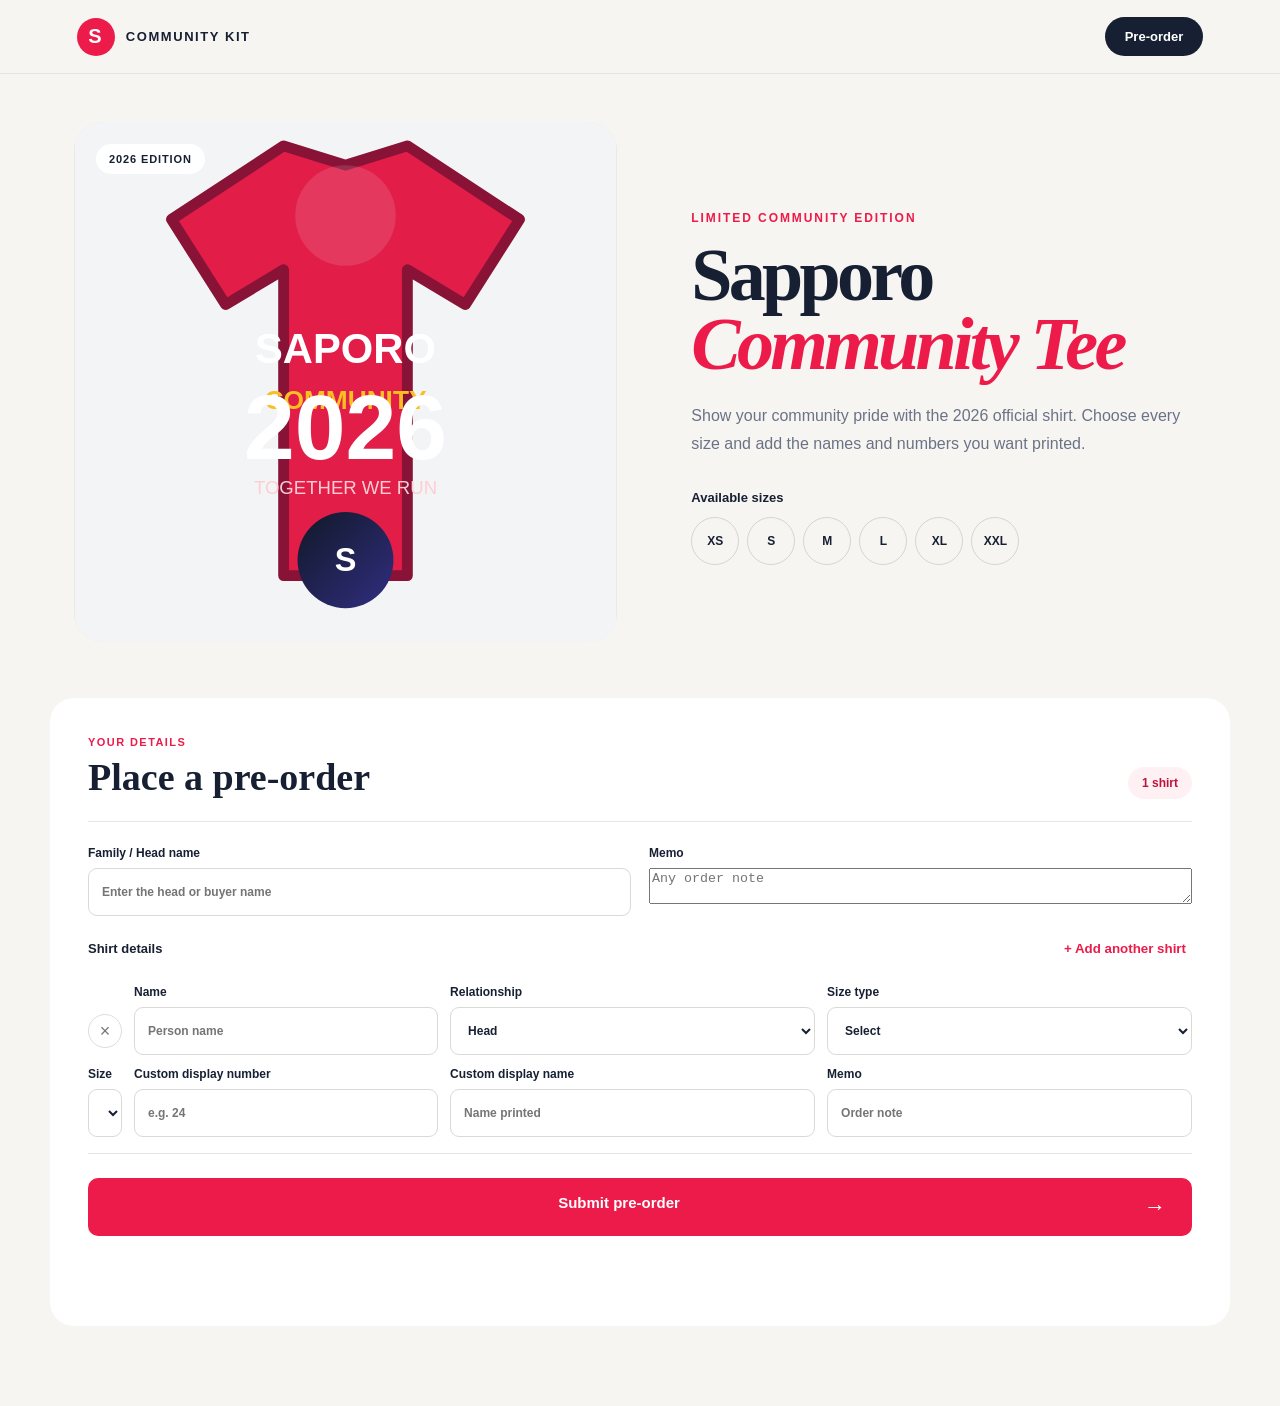
==== backend/src/main/resources/static/index.html @ b4736636 "1st commit" ====
<!doctype html>
<html lang="en">
<head>
  <meta charset="UTF-8">
  <meta name="viewport" content="width=device-width, initial-scale=1">
  <title>Sapporo Community Shirt Pre-order</title>
  <link rel="stylesheet" href="styles.css">
</head>
<body>
  <header class="topbar"><div class="brand"><span class="brand-mark">S</span><span>COMMUNITY KIT</span></div><a href="#order-form">Pre-order</a></header>
  <main>
    <section class="hero">
      <div class="preview"><div class="preview-badge">2026 EDITION</div><img src="assets/dummy-tshirt.svg" alt="Community shirt design preview"></div>
      <div class="details">
        <p class="eyebrow">LIMITED COMMUNITY EDITION</p>
        <h1>Sapporo<br><span>Community Tee</span></h1>
        <p class="intro">Show your community pride with the 2026 official shirt. Choose every size and add the names and numbers you want printed.</p>
        <div class="size-guide"><strong>Available sizes</strong><div class="size-pills"><span>XS</span><span>S</span><span>M</span><span>L</span><span>XL</span><span>XXL</span></div></div>
      </div>
    </section>

    <section id="order-form" class="order-section">
      <div class="section-heading"><div><p>YOUR DETAILS</p><h2>Place a pre-order</h2></div><span id="item-count">1 shirt</span></div>
      <form id="orderForm">
        <div class="buyer-grid">
          <label>Family / Head name<input id="name" name="name" required maxlength="100" placeholder="Enter the head or buyer name"></label>
          <label>Memo<textarea id="memo" name="memo" rows="2" placeholder="Any order note"></textarea></label>
        </div>
        <div class="items-header"><span>Shirt details</span><button type="button" id="addItem" class="add-button">+ Add another shirt</button></div>
        <div id="items"></div>
        <button type="submit" class="submit-button">Submit pre-order <span>→</span></button>
        <p id="message" role="status"></p>
      </form>
    </section>
  </main>

  <dialog id="successDialog"><div class="success-icon">✓</div><h2>Pre-order submitted!</h2><p>Your shirt details have been recorded.</p><button type="button" id="closeDialog">Done</button></dialog>
  <script src="app.js"></script>
</body>
</html>
---- backend/src/main/resources/static/styles.css ----
:root{--ink:#172033;--muted:#697386;--red:#ed1b4a;--cream:#f7f5f1;--line:#e7e5df}*{box-sizing:border-box}body{margin:0;font-family:Inter,Segoe UI,Arial,sans-serif;color:var(--ink);background:var(--cream)}.topbar{height:74px;padding:0 6%;display:flex;align-items:center;justify-content:space-between;border-bottom:1px solid rgba(23,32,51,.08);background:rgba(247,245,241,.96);position:sticky;top:0;z-index:10}.brand{display:flex;align-items:center;gap:11px;font-size:13px;font-weight:800;letter-spacing:.12em}.brand-mark{width:38px;height:38px;border-radius:50%;display:grid;place-items:center;color:#fff;background:var(--red);font-size:20px}.topbar a{color:#fff;text-decoration:none;background:var(--ink);padding:12px 20px;border-radius:999px;font-weight:700;font-size:13px}.hero{max-width:1180px;margin:0 auto;min-height:590px;padding:48px 24px 56px;display:grid;grid-template-columns:48% 52%;align-items:center}.preview{position:relative;height:520px;border-radius:28px;overflow:hidden;background:#e8e6e0}.preview img{width:100%;height:100%;object-fit:cover}.preview-badge{position:absolute;z-index:2;left:22px;top:22px;background:#fff;border-radius:999px;padding:9px 13px;font-size:11px;font-weight:800;letter-spacing:.08em}.details{padding-left:74px}.eyebrow{color:var(--red);font-size:12px;font-weight:900;letter-spacing:.16em}.details h1{font-family:Georgia,serif;font-size:74px;line-height:.92;margin:16px 0 24px;letter-spacing:-.05em}.details h1 span{color:var(--red);font-style:italic}.intro{max-width:500px;color:var(--muted);line-height:1.75;font-size:16px}.size-guide{margin-top:32px}.size-guide strong{display:block;font-size:13px;margin-bottom:12px}.size-pills{display:flex;gap:8px;flex-wrap:wrap}.size-pills span{width:48px;height:48px;border:1px solid #d8d5cd;border-radius:50%;display:grid;place-items:center;font-size:12px;font-weight:800}.order-section{max-width:1180px;margin:0 auto 80px;background:#fff;border-radius:24px;padding:38px}.section-heading{display:flex;justify-content:space-between;align-items:flex-end;border-bottom:1px solid var(--line);padding-bottom:22px}.section-heading p{color:var(--red);font-size:11px;font-weight:900;letter-spacing:.13em;margin:0 0 7px}.section-heading h2{margin:0;font-family:Georgia,serif;font-size:38px}.section-heading>span{background:#fff1f3;color:#be123c;border-radius:999px;padding:9px 14px;font-size:12px;font-weight:800}.buyer-grid{display:grid;grid-template-columns:1fr 1fr;gap:18px;margin:24px 0}.buyer-grid label,.item-row label{display:flex;flex-direction:column;gap:8px;font-size:12px;font-weight:800}.item-row label small{color:var(--muted);font-weight:500}input,select{width:100%;height:48px;border:1px solid #dad9d4;border-radius:9px;padding:0 13px;background:#fff;color:var(--ink);font:inherit;outline:none}.items-header{display:flex;justify-content:space-between;align-items:center;margin:4px 0 12px;font-size:13px;font-weight:800}.add-button{border:0;background:transparent;color:var(--red);font-weight:800;cursor:pointer}.item-row{display:grid;grid-template-columns:34px 1fr 1.2fr 1.2fr;gap:12px;align-items:end;padding:16px 0;border-bottom:1px solid var(--line)}.remove-item{width:34px;height:34px;border:1px solid #ddd;border-radius:50%;background:#fff;color:#777;font-size:18px;margin-bottom:7px;cursor:pointer}.submit-button{width:100%;height:58px;margin-top:24px;border:0;border-radius:10px;background:var(--red);color:#fff;font-size:15px;font-weight:800;cursor:pointer}.submit-button span{float:right;margin-right:20px;font-size:22px}#message{min-height:20px;color:#be123c;text-align:center}dialog{width:min(420px,calc(100% - 32px));border:0;border-radius:20px;padding:38px;text-align:center;box-shadow:0 25px 80px rgba(0,0,0,.25)}dialog::backdrop{background:rgba(23,32,51,.55)}.success-icon{width:64px;height:64px;margin:auto;border-radius:50%;display:grid;place-items:center;background:#dcfce7;color:#15803d;font-size:28px}dialog button{border:0;border-radius:8px;background:var(--ink);color:#fff;padding:12px 28px;font-weight:800}@media(max-width:800px){.hero{grid-template-columns:1fr;padding:24px}.preview{height:min(440px,90vw)}.details{padding:32px 4px}.details h1{font-size:52px}.order-section{margin:20px;border-radius:18px;padding:24px 18px}.buyer-grid{grid-template-columns:1fr}.item-row{grid-template-columns:34px 1fr}.item-row label:nth-of-type(3){grid-column:2}.topbar{padding:0 20px}.topbar>a{padding:10px 13px}.section-heading h2{font-size:30px}}
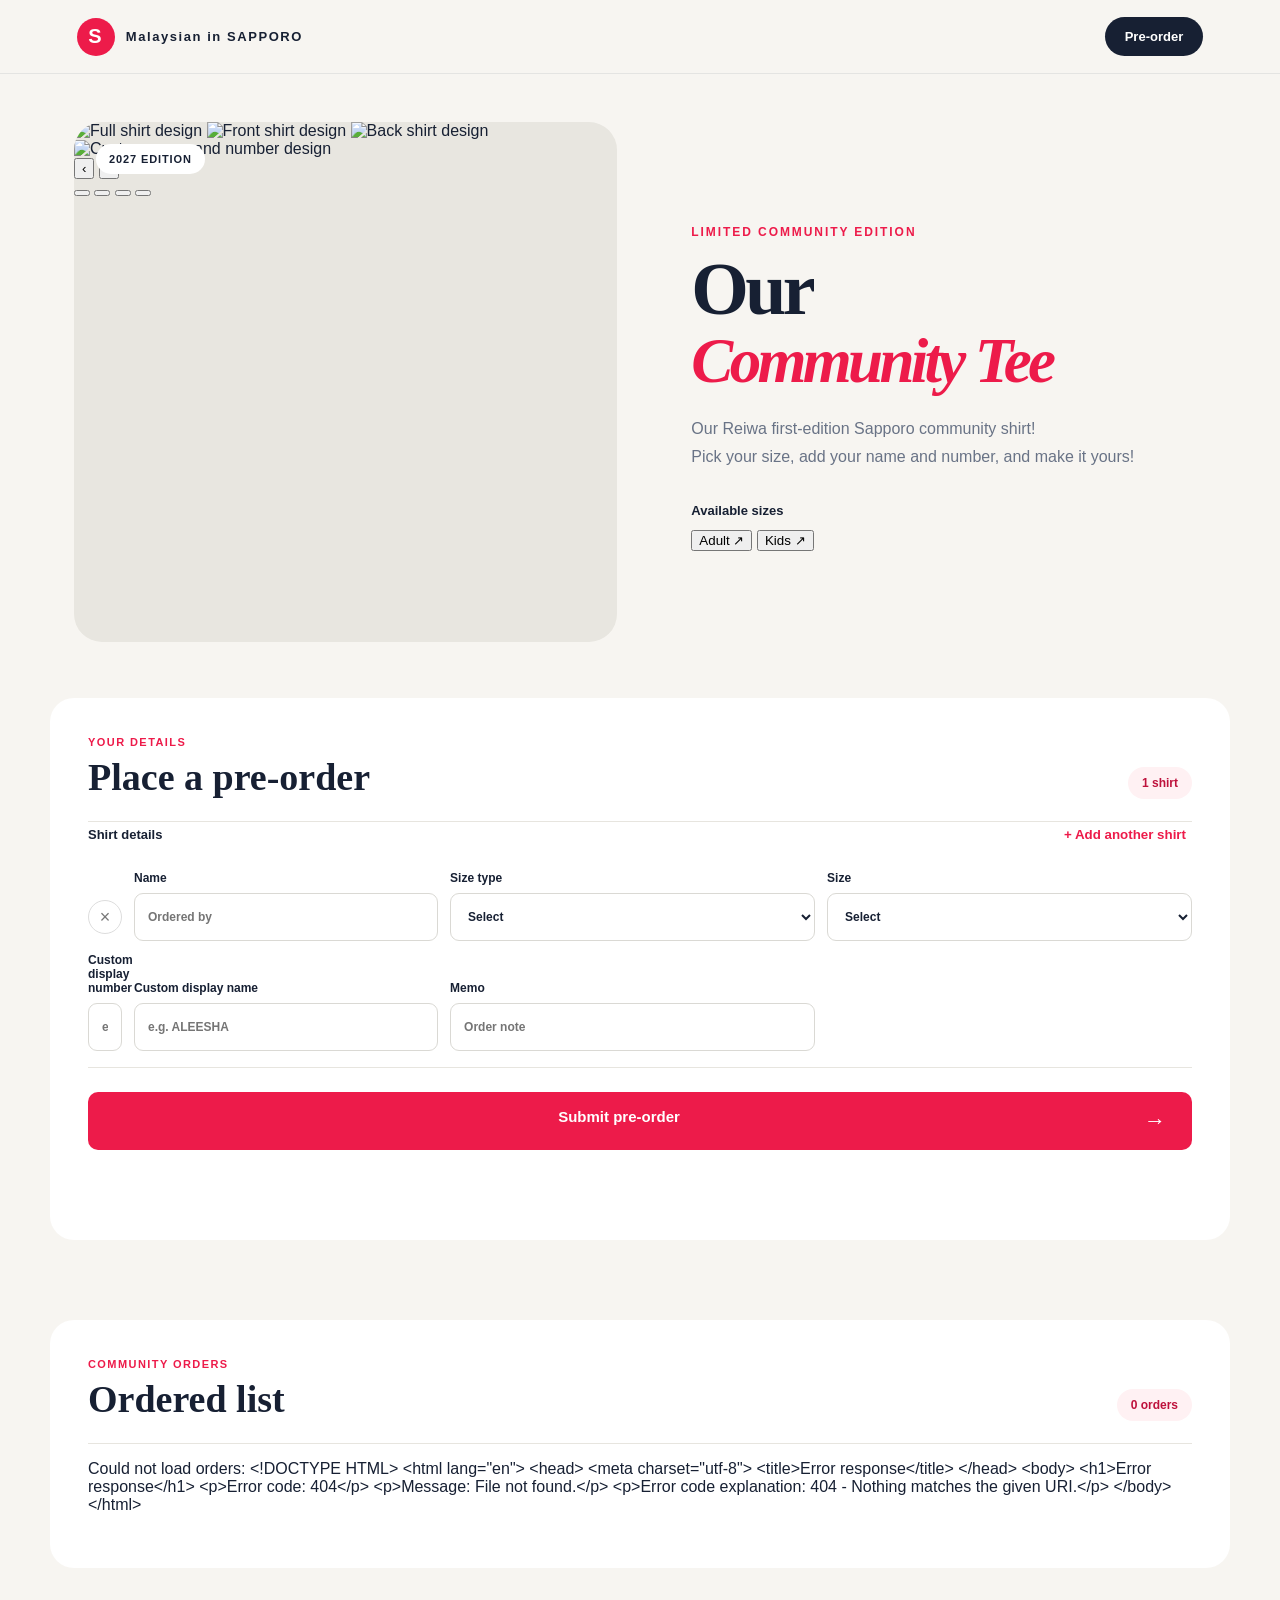
==== commit 9026b6d9: "commit" ====
--- a/backend/src/main/resources/static/index.html
+++ b/backend/src/main/resources/static/index.html
@@ -4,37 +4,96 @@
   <meta charset="UTF-8">
   <meta name="viewport" content="width=device-width, initial-scale=1">
   <title>Sapporo Community Shirt Pre-order</title>
-  <link rel="stylesheet" href="styles.css">
+  <link rel="stylesheet" href="styles.css?v=13">
+  <link rel="stylesheet" href="form-polish.css?v=20">
 </head>
 <body>
-  <header class="topbar"><div class="brand"><span class="brand-mark">S</span><span>COMMUNITY KIT</span></div><a href="#order-form">Pre-order</a></header>
+  <header class="topbar"><div class="brand"><span class="brand-mark">S</span><span>Malaysian in SAPPORO</span></div><a href="#order-form">Pre-order</a></header>
   <main>
     <section class="hero">
-      <div class="preview"><div class="preview-badge">2026 EDITION</div><img src="assets/dummy-tshirt.svg" alt="Community shirt design preview"></div>
+      <div class="preview">
+        <div class="preview-badge">2027 EDITION</div>
+        <div class="design-carousel" aria-label="Shirt design images">
+          <div class="design-track">
+            <img class="design-slide active" src="assets/design-fullimage.jpg" alt="Full shirt design">
+            <img class="design-slide" src="assets/design-front.jpg" alt="Front shirt design">
+            <img class="design-slide" src="assets/design-back.jpg" alt="Back shirt design">
+            <img class="design-slide" src="assets/design-custom_name_number.jpg" alt="Custom name and number design">
+          </div>
+          <button type="button" class="carousel-arrow carousel-prev" aria-label="Previous design">‹</button>
+          <button type="button" class="carousel-arrow carousel-next" aria-label="Next design">›</button>
+          <div class="carousel-dots" aria-label="Choose design image">
+            <button type="button" class="carousel-dot active" aria-label="Image 1"></button>
+            <button type="button" class="carousel-dot" aria-label="Image 2"></button>
+            <button type="button" class="carousel-dot" aria-label="Image 3"></button>
+            <button type="button" class="carousel-dot" aria-label="Image 4"></button>
+          </div>
+        </div>
+      </div>
       <div class="details">
         <p class="eyebrow">LIMITED COMMUNITY EDITION</p>
-        <h1>Sapporo<br><span>Community Tee</span></h1>
-        <p class="intro">Show your community pride with the 2026 official shirt. Choose every size and add the names and numbers you want printed.</p>
-        <div class="size-guide"><strong>Available sizes</strong><div class="size-pills"><span>XS</span><span>S</span><span>M</span><span>L</span><span>XL</span><span>XXL</span></div></div>
+        <h1>Our<br><span style="font-size: 63px;">Community Tee</span></h1>
+        <p class="intro">Our Reiwa first-edition Sapporo community shirt!<br> Pick your size, add your name and number, and make it yours!</p>
+        <div class="size-guide">
+          <strong>Available sizes</strong>
+          <div class="size-chart-buttons">
+            <button type="button" class="size-guide-button" data-chart="assets/size_adult.jpg">Adult <span>↗</span></button>
+            <button type="button" class="size-guide-button" data-chart="assets/size_kids.jpg">Kids <span>↗</span></button>
+          </div>
+        </div>
       </div>
     </section>
 
     <section id="order-form" class="order-section">
       <div class="section-heading"><div><p>YOUR DETAILS</p><h2>Place a pre-order</h2></div><span id="item-count">1 shirt</span></div>
       <form id="orderForm">
-        <div class="buyer-grid">
-          <label>Family / Head name<input id="name" name="name" required maxlength="100" placeholder="Enter the head or buyer name"></label>
-          <label>Memo<textarea id="memo" name="memo" rows="2" placeholder="Any order note"></textarea></label>
-        </div>
         <div class="items-header"><span>Shirt details</span><button type="button" id="addItem" class="add-button">+ Add another shirt</button></div>
         <div id="items"></div>
         <button type="submit" class="submit-button">Submit pre-order <span>→</span></button>
         <p id="message" role="status"></p>
       </form>
     </section>
+
+    <section id="ordered-list" class="order-section ordered-list-section">
+      <div class="section-heading">
+        <div><p>COMMUNITY ORDERS</p><h2>Ordered list</h2></div>
+        <span id="ordered-count">0 orders</span>
+      </div>
+      <div class="ordered-grid" id="orderedGrid">
+        <p class="ordered-loading">Loading orders...</p>
+      </div>
+    </section>
   </main>
 
   <dialog id="successDialog"><div class="success-icon">✓</div><h2>Pre-order submitted!</h2><p>Your shirt details have been recorded.</p><button type="button" id="closeDialog">Done</button></dialog>
-  <script src="app.js"></script>
+  <dialog id="sizeGuideDialog" class="size-guide-dialog">
+    <button type="button" class="dialog-close" id="closeSizeGuide" aria-label="Close size chart">×</button>
+    <h2>Size chart</h2>
+    <img id="sizeGuideImage" src="assets/size_adult.jpg" alt="Shirt size chart">
+  </dialog>
+  <dialog id="orderEditDialog" class="order-edit-dialog">
+    <button type="button" class="dialog-close" id="closeOrderEdit" aria-label="Close edit order">×</button>
+    <h2>Edit / delete order</h2>
+    <div class="order-edit-code-step">
+      <label>Private code<input id="editCodeInput" type="text" placeholder="NAME_NUMBER (e.g. ALEESHA_24)" autocomplete="off"></label>
+      <button type="button" id="unlockOrderButton">Unlock</button>
+    </div>
+    <form id="orderEditForm" hidden>
+      <div class="order-edit-grid">
+        <label>Name<input id="editOrderName" maxlength="100"></label>
+        <label>Size type<select id="editOrderSizeCategory"><option>Adult</option><option>Kid</option></select></label>
+        <label>Size<select id="editOrderSize"></select></label>
+        <label>Display number<input id="editOrderNumber" inputmode="numeric" maxlength="30"></label>
+        <label>Display name<input id="editOrderDisplayName" maxlength="50" style="text-transform:uppercase"></label>
+        <label>Memo<input id="editOrderMemo" maxlength="255"></label>
+      </div>
+      <p id="editOrderMessage" class="edit-order-message"></p>
+      <div class="order-edit-actions">
+        <button type="submit" class="save-order-button">Save changes</button>
+        <button type="button" id="deleteOrderButton" class="delete-order-button">Delete order</button>
+      </div>
+    </form>
+  </dialog>
+  <script src="app.js?v=21"></script>
 </body>
 </html>
--- a/backend/src/main/resources/static/styles.css
+++ b/backend/src/main/resources/static/styles.css
@@ -1 +1,337 @@
-:root{--ink:#172033;--muted:#697386;--red:#ed1b4a;--cream:#f7f5f1;--line:#e7e5df}*{box-sizing:border-box}body{margin:0;font-family:Inter,Segoe UI,Arial,sans-serif;color:var(--ink);background:var(--cream)}.topbar{height:74px;padding:0 6%;display:flex;align-items:center;justify-content:space-between;border-bottom:1px solid rgba(23,32,51,.08);background:rgba(247,245,241,.96);position:sticky;top:0;z-index:10}.brand{display:flex;align-items:center;gap:11px;font-size:13px;font-weight:800;letter-spacing:.12em}.brand-mark{width:38px;height:38px;border-radius:50%;display:grid;place-items:center;color:#fff;background:var(--red);font-size:20px}.topbar a{color:#fff;text-decoration:none;background:var(--ink);padding:12px 20px;border-radius:999px;font-weight:700;font-size:13px}.hero{max-width:1180px;margin:0 auto;min-height:590px;padding:48px 24px 56px;display:grid;grid-template-columns:48% 52%;align-items:center}.preview{position:relative;height:520px;border-radius:28px;overflow:hidden;background:#e8e6e0}.preview img{width:100%;height:100%;object-fit:cover}.preview-badge{position:absolute;z-index:2;left:22px;top:22px;background:#fff;border-radius:999px;padding:9px 13px;font-size:11px;font-weight:800;letter-spacing:.08em}.details{padding-left:74px}.eyebrow{color:var(--red);font-size:12px;font-weight:900;letter-spacing:.16em}.details h1{font-family:Georgia,serif;font-size:74px;line-height:.92;margin:16px 0 24px;letter-spacing:-.05em}.details h1 span{color:var(--red);font-style:italic}.intro{max-width:500px;color:var(--muted);line-height:1.75;font-size:16px}.size-guide{margin-top:32px}.size-guide strong{display:block;font-size:13px;margin-bottom:12px}.size-pills{display:flex;gap:8px;flex-wrap:wrap}.size-pills span{width:48px;height:48px;border:1px solid #d8d5cd;border-radius:50%;display:grid;place-items:center;font-size:12px;font-weight:800}.order-section{max-width:1180px;margin:0 auto 80px;background:#fff;border-radius:24px;padding:38px}.section-heading{display:flex;justify-content:space-between;align-items:flex-end;border-bottom:1px solid var(--line);padding-bottom:22px}.section-heading p{color:var(--red);font-size:11px;font-weight:900;letter-spacing:.13em;margin:0 0 7px}.section-heading h2{margin:0;font-family:Georgia,serif;font-size:38px}.section-heading>span{background:#fff1f3;color:#be123c;border-radius:999px;padding:9px 14px;font-size:12px;font-weight:800}.buyer-grid{display:grid;grid-template-columns:1fr 1fr;gap:18px;margin:24px 0}.buyer-grid label,.item-row label{display:flex;flex-direction:column;gap:8px;font-size:12px;font-weight:800}.item-row label small{color:var(--muted);font-weight:500}input,select{width:100%;height:48px;border:1px solid #dad9d4;border-radius:9px;padding:0 13px;background:#fff;color:var(--ink);font:inherit;outline:none}.items-header{display:flex;justify-content:space-between;align-items:center;margin:4px 0 12px;font-size:13px;font-weight:800}.add-button{border:0;background:transparent;color:var(--red);font-weight:800;cursor:pointer}.item-row{display:grid;grid-template-columns:34px 1fr 1.2fr 1.2fr;gap:12px;align-items:end;padding:16px 0;border-bottom:1px solid var(--line)}.remove-item{width:34px;height:34px;border:1px solid #ddd;border-radius:50%;background:#fff;color:#777;font-size:18px;margin-bottom:7px;cursor:pointer}.submit-button{width:100%;height:58px;margin-top:24px;border:0;border-radius:10px;background:var(--red);color:#fff;font-size:15px;font-weight:800;cursor:pointer}.submit-button span{float:right;margin-right:20px;font-size:22px}#message{min-height:20px;color:#be123c;text-align:center}dialog{width:min(420px,calc(100% - 32px));border:0;border-radius:20px;padding:38px;text-align:center;box-shadow:0 25px 80px rgba(0,0,0,.25)}dialog::backdrop{background:rgba(23,32,51,.55)}.success-icon{width:64px;height:64px;margin:auto;border-radius:50%;display:grid;place-items:center;background:#dcfce7;color:#15803d;font-size:28px}dialog button{border:0;border-radius:8px;background:var(--ink);color:#fff;padding:12px 28px;font-weight:800}@media(max-width:800px){.hero{grid-template-columns:1fr;padding:24px}.preview{height:min(440px,90vw)}.details{padding:32px 4px}.details h1{font-size:52px}.order-section{margin:20px;border-radius:18px;padding:24px 18px}.buyer-grid{grid-template-columns:1fr}.item-row{grid-template-columns:34px 1fr}.item-row label:nth-of-type(3){grid-column:2}.topbar{padding:0 20px}.topbar>a{padding:10px 13px}.section-heading h2{font-size:30px}}+:root {
+  --ink: #172033;
+  --muted: #697386;
+  --red: #ed1b4a;
+  --cream: #f7f5f1;
+  --line: #e7e5df;
+}
+* {
+  box-sizing: border-box;
+}
+body {
+  margin: 0;
+  font-family:
+    Inter,
+    Segoe UI,
+    Arial,
+    sans-serif;
+  color: var(--ink);
+  background: var(--cream);
+}
+.topbar {
+  height: 74px;
+  padding: 0 6%;
+  display: flex;
+  align-items: center;
+  justify-content: space-between;
+  border-bottom: 1px solid rgba(23, 32, 51, 0.08);
+  background: rgba(247, 245, 241, 0.96);
+  position: sticky;
+  top: 0;
+  z-index: 10;
+}
+.brand {
+  display: flex;
+  align-items: center;
+  gap: 11px;
+  font-size: 13px;
+  font-weight: 800;
+  letter-spacing: 0.12em;
+}
+.brand-mark {
+  width: 38px;
+  height: 38px;
+  border-radius: 50%;
+  display: grid;
+  place-items: center;
+  color: #fff;
+  background: var(--red);
+  font-size: 20px;
+}
+.topbar a {
+  color: #fff;
+  text-decoration: none;
+  background: var(--ink);
+  padding: 12px 20px;
+  border-radius: 999px;
+  font-weight: 700;
+  font-size: 13px;
+}
+.hero {
+  max-width: 1180px;
+  margin: 0 auto;
+  min-height: 590px;
+  padding: 48px 24px 56px;
+  display: grid;
+  grid-template-columns: 48% 52%;
+  align-items: center;
+}
+.preview {
+  position: relative;
+  height: 520px;
+  border-radius: 28px;
+  overflow: hidden;
+  background: #e8e6e0;
+}
+.preview img {
+  width: 100%;
+  height: 100%;
+  object-fit: cover;
+}
+.preview-badge {
+  position: absolute;
+  z-index: 2;
+  left: 22px;
+  top: 22px;
+  background: #fff;
+  border-radius: 999px;
+  padding: 9px 13px;
+  font-size: 11px;
+  font-weight: 800;
+  letter-spacing: 0.08em;
+}
+.details {
+  padding-left: 74px;
+}
+.eyebrow {
+  color: var(--red);
+  font-size: 12px;
+  font-weight: 900;
+  letter-spacing: 0.16em;
+}
+.details h1 {
+  font-family: Georgia, serif;
+  font-size: 74px;
+  line-height: 0.92;
+  margin: 16px 0 24px;
+  letter-spacing: -0.05em;
+}
+.details h1 span {
+  color: var(--red);
+  font-style: italic;
+}
+.intro {
+  max-width: 500px;
+  color: var(--muted);
+  line-height: 1.75;
+  font-size: 16px;
+}
+.size-guide {
+  margin-top: 32px;
+}
+.size-guide strong {
+  display: block;
+  font-size: 13px;
+  margin-bottom: 12px;
+}
+.size-pills {
+  display: flex;
+  gap: 8px;
+  flex-wrap: wrap;
+}
+.size-pills span {
+  width: 48px;
+  height: 48px;
+  border: 1px solid #d8d5cd;
+  border-radius: 50%;
+  display: grid;
+  place-items: center;
+  font-size: 12px;
+  font-weight: 800;
+}
+.order-section {
+  max-width: 1180px;
+  margin: 0 auto 80px;
+  background: #fff;
+  border-radius: 24px;
+  padding: 38px;
+}
+.section-heading {
+  display: flex;
+  justify-content: space-between;
+  align-items: flex-end;
+  border-bottom: 1px solid var(--line);
+  padding-bottom: 22px;
+}
+.section-heading p {
+  color: var(--red);
+  font-size: 11px;
+  font-weight: 900;
+  letter-spacing: 0.13em;
+  margin: 0 0 7px;
+}
+.section-heading h2 {
+  margin: 0;
+  font-family: Georgia, serif;
+  font-size: 38px;
+}
+.section-heading > span {
+  background: #fff1f3;
+  color: #be123c;
+  border-radius: 999px;
+  padding: 9px 14px;
+  font-size: 12px;
+  font-weight: 800;
+}
+.buyer-grid {
+  display: grid;
+  grid-template-columns: 1fr 1fr;
+  gap: 18px;
+  margin: 24px 0;
+}
+.buyer-grid label,
+.item-row label {
+  display: flex;
+  flex-direction: column;
+  gap: 8px;
+  font-size: 12px;
+  font-weight: 800;
+}
+.item-row label small {
+  color: var(--muted);
+  font-weight: 500;
+}
+input,
+select {
+  width: 100%;
+  height: 48px;
+  border: 1px solid #dad9d4;
+  border-radius: 9px;
+  padding: 0 13px;
+  background: #fff;
+  color: var(--ink);
+  font: inherit;
+  outline: none;
+}
+.items-header {
+  display: flex;
+  justify-content: space-between;
+  align-items: center;
+  margin: 4px 0 12px;
+  font-size: 13px;
+  font-weight: 800;
+}
+.add-button {
+  border: 0;
+  background: transparent;
+  color: var(--red);
+  font-weight: 800;
+  cursor: pointer;
+}
+.item-row {
+  display: grid;
+  grid-template-columns: 34px 1fr 1.2fr 1.2fr;
+  gap: 12px;
+  align-items: end;
+  padding: 16px 0;
+  border-bottom: 1px solid var(--line);
+}
+.remove-item {
+  width: 34px;
+  height: 34px;
+  border: 1px solid #ddd;
+  border-radius: 50%;
+  background: #fff;
+  color: #777;
+  font-size: 18px;
+  margin-bottom: 7px;
+  cursor: pointer;
+}
+.submit-button {
+  width: 100%;
+  height: 58px;
+  margin-top: 24px;
+  border: 0;
+  border-radius: 10px;
+  background: var(--red);
+  color: #fff;
+  font-size: 15px;
+  font-weight: 800;
+  cursor: pointer;
+}
+.submit-button span {
+  float: right;
+  margin-right: 20px;
+  font-size: 22px;
+}
+#message {
+  min-height: 20px;
+  color: #be123c;
+  text-align: center;
+}
+dialog {
+  width: min(420px, calc(100% - 32px));
+  border: 0;
+  border-radius: 20px;
+  padding: 38px;
+  text-align: center;
+  box-shadow: 0 25px 80px rgba(0, 0, 0, 0.25);
+}
+dialog::backdrop {
+  background: rgba(23, 32, 51, 0.55);
+}
+.success-icon {
+  width: 64px;
+  height: 64px;
+  margin: auto;
+  border-radius: 50%;
+  display: grid;
+  place-items: center;
+  background: #dcfce7;
+  color: #15803d;
+  font-size: 28px;
+}
+dialog button {
+  border: 0;
+  border-radius: 8px;
+  background: var(--ink);
+  color: #fff;
+  padding: 12px 28px;
+  font-weight: 800;
+}
+@media (max-width: 800px) {
+  .hero {
+    grid-template-columns: 1fr;
+    padding: 24px;
+  }
+  .preview {
+    height: min(440px, 90vw);
+  }
+  .details {
+    padding: 32px 4px;
+  }
+  .details h1 {
+    font-size: 52px;
+  }
+  .order-section {
+    margin: 20px;
+    border-radius: 18px;
+    padding: 24px 18px;
+  }
+  .buyer-grid {
+    grid-template-columns: 1fr;
+  }
+  .item-row {
+    grid-template-columns: 34px 1fr;
+  }
+  .item-row label:nth-of-type(3) {
+    grid-column: 2;
+  }
+  .topbar {
+    padding: 0 20px;
+  }
+  .topbar > a {
+    padding: 10px 13px;
+  }
+  .section-heading h2 {
+    font-size: 30px;
+  }
+}
+
+.custom-name {
+  text-transform: uppercase;
+}
+
+.custom-name::placeholder {
+  text-transform: none;
+}
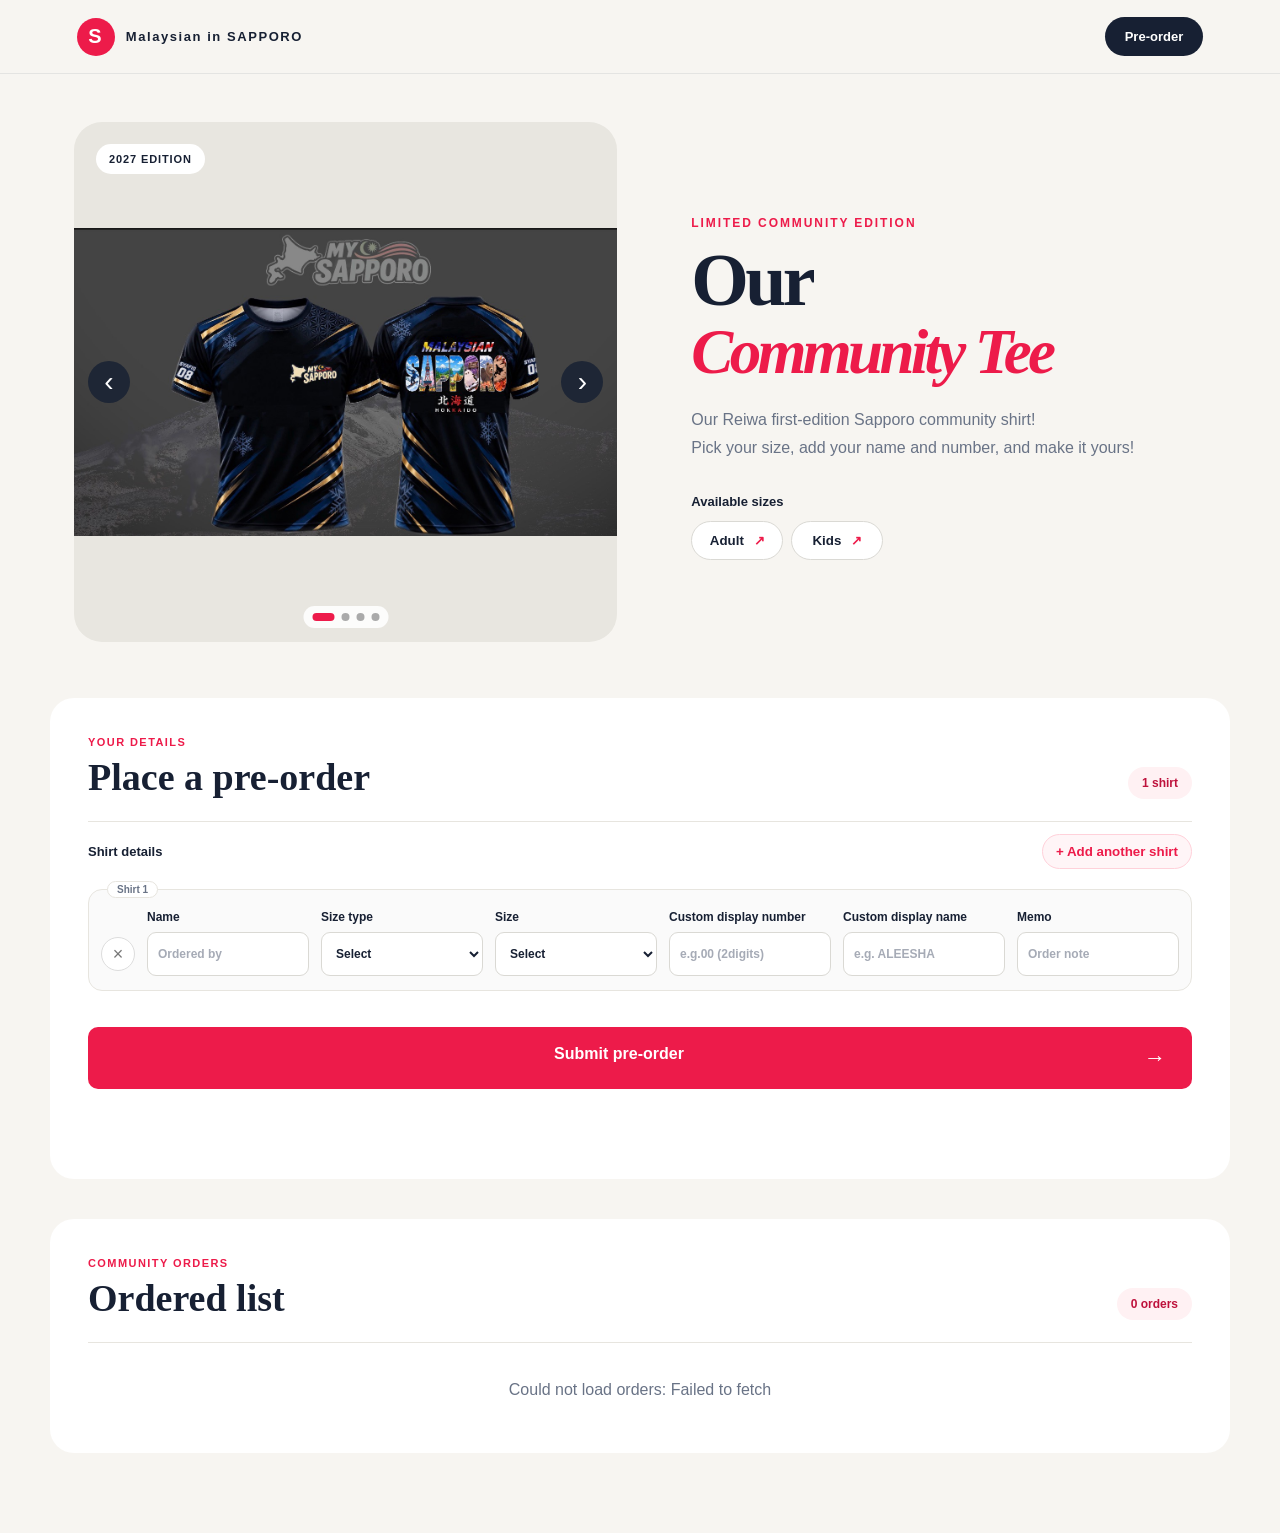
==== commit 1787b1ec: "commit no render" ====
--- a/backend/src/main/resources/static/index.html
+++ b/backend/src/main/resources/static/index.html
@@ -4,8 +4,8 @@
   <meta charset="UTF-8">
   <meta name="viewport" content="width=device-width, initial-scale=1">
   <title>Sapporo Community Shirt Pre-order</title>
-  <link rel="stylesheet" href="styles.css?v=13">
-  <link rel="stylesheet" href="form-polish.css?v=20">
+  <link rel="stylesheet" href="styles.css?v=14">
+  <link rel="stylesheet" href="form-polish.css?v=21">
 </head>
 <body>
   <header class="topbar"><div class="brand"><span class="brand-mark">S</span><span>Malaysian in SAPPORO</span></div><a href="#order-form">Pre-order</a></header>
@@ -94,6 +94,6 @@
       </div>
     </form>
   </dialog>
-  <script src="app.js?v=21"></script>
+  <script src="app.js?v=23"></script>
 </body>
 </html>
--- a/backend/src/main/resources/static/form-polish.css
+++ b/backend/src/main/resources/static/form-polish.css
@@ -0,0 +1 @@
+.buyer-grid textarea{min-height:66px;resize:vertical;border:1px solid #dad9d4;border-radius:9px;padding:12px 13px;font:inherit}.items-header{padding:8px 0}.item-row{position:relative;width:100%;display:grid;grid-template-columns:34px repeat(6,minmax(0,1fr));align-items:end;gap:12px;padding:20px 12px 14px;margin-bottom:12px;background:#fafafa;border:1px solid var(--line);border-radius:14px}.item-row::before{content:"Shirt " attr(data-shirt);position:absolute;top:-9px;left:18px;padding:2px 9px;background:#fff;border:1px solid var(--line);border-radius:999px;font-size:10px;font-weight:900;color:var(--muted)}.item-row label{width:100%;min-width:0}.item-row input,.item-row select{width:100%;height:44px;padding:0 10px}.remove-item{width:34px;height:34px;margin:0 0 5px}.add-button{border:1px solid #ffd1da!important;border-radius:999px!important;padding:9px 13px;background:#fff5f7}.submit-button{height:62px;font-size:16px}.submit-button:disabled{opacity:.65;cursor:not-allowed}@media(max-width:1100px){.item-row{grid-template-columns:34px repeat(3,minmax(0,1fr))}}@media(max-width:700px){.buyer-grid{grid-template-columns:1fr}.item-row{grid-template-columns:34px repeat(2,minmax(0,1fr));gap:10px;padding:20px 10px 12px}.item-row label:nth-of-type(n){grid-column:auto}.remove-item{grid-row:1}.items-header{align-items:flex-start}.section-heading{gap:12px}}.design-carousel{position:absolute;inset:0}.design-track{position:absolute;inset:0}.design-slide{position:absolute!important;inset:0;width:100%!important;height:100%!important;object-fit:contain!important;opacity:0;transition:opacity .25s ease}.design-slide.active{opacity:1}.carousel-arrow{position:absolute;z-index:3;top:50%;width:42px;height:42px;border:0;border-radius:50%;background:rgba(23,32,51,.82);color:#fff;font-size:28px;line-height:36px;transform:translateY(-50%);cursor:pointer}.carousel-prev{left:14px}.carousel-next{right:14px}.carousel-dots{position:absolute;z-index:3;left:50%;bottom:14px;display:flex;gap:7px;padding:7px 9px;border-radius:999px;background:rgba(255,255,255,.88);transform:translateX(-50%)}.carousel-dot{width:8px;height:8px;padding:0;border:0;border-radius:50%;background:#aaa;cursor:pointer}.carousel-dot.active{width:22px;border-radius:999px;background:var(--red)}.size-guide-button{display:inline-flex;align-items:center;gap:10px;border:1px solid #dad9d4;border-radius:999px;padding:11px 15px;background:#fff;font-weight:800;color:var(--ink);cursor:pointer}.size-guide-button span{color:var(--red)}.size-guide-dialog{width:min(720px,calc(100% - 32px));padding:28px;position:relative;overflow:hidden}.size-guide-dialog img{display:block;width:100%;max-height:75vh;object-fit:contain}.size-guide-dialog h2{margin:0 34px 18px 0;font-family:Georgia,serif;padding-right:52px}.dialog-close{position:absolute;z-index:20;right:14px;top:14px;width:40px;height:40px;margin:0;display:grid;place-items:center;border-radius:50%;line-height:1;background:#f1f1ef;font-size:22px;cursor:pointer}@media(max-width:700px){.carousel-arrow{width:36px;height:36px}.carousel-prev{left:8px}.carousel-next{right:8px}}.design-carousel{overflow:hidden}.design-track{overflow:hidden}.design-slide.active{transform:scale(1);transform-origin:center;transition:opacity .25s ease,transform .35s ease}.design-carousel:hover .design-slide.active{transform:scale(1.12);cursor:zoom-in}.design-preview-dialog{width:min(980px,calc(100% - 32px));padding:18px}.design-preview-dialog img{max-height:82vh;width:100%;object-fit:contain}.design-preview-dialog .dialog-close{right:10px;top:10px}.ordered-list-section{margin-top:-40px}.ordered-grid{display:grid;grid-template-columns:repeat(3,minmax(0,1fr));gap:14px;margin-top:22px}.ordered-card{padding:18px;border:1px solid var(--line);border-radius:14px;background:#fafafa}.ordered-card-display{text-align:left}.ordered-by{display:flex;align-items:center;gap:5px;text-align:left}.ordered-by>span{color:var(--muted);font-size:12px;font-weight:800}.ordered-by>strong{font-family:Georgia,serif;font-size:17px;color:var(--ink)}.ordered-custom-print{text-align:center}.ordered-custom-print{min-height:88px;margin:10px auto 0;display:flex;flex-direction:column;align-items:center;justify-content:center;padding:10px 14px;border-radius:10px;background:linear-gradient(145deg,#172033,#27416d);color:#fff;border-bottom:5px solid #f6b73c;width:min(100%,190px)}.ordered-custom-name,.ordered-custom-number{font-weight:900;font-family:Arial Black,Impact,sans-serif}.ordered-card h3{margin:12px 0 4px;text-align:center}.ordered-card-heading{display:flex;justify-content:space-between;gap:8px;color:var(--muted);font-size:12px}.ordered-card-heading strong{color:var(--red)}.ordered-card dl{display:grid;gap:8px;margin:0}.ordered-card dl div{display:flex;justify-content:space-between;gap:12px}.ordered-card dt{color:var(--muted);font-size:12px}.ordered-card dd{margin:0;font-size:13px;font-weight:800}.ordered-loading{text-align:center;color:var(--muted);grid-column:1/-1}@media(max-width:900px){.ordered-grid{grid-template-columns:repeat(2,minmax(0,1fr))}}@media(max-width:600px){.ordered-grid{grid-template-columns:1fr}}.ordered-edit-button{width:100%;margin-top:14px;border:1px solid #dad9d4;border-radius:999px;padding:9px 12px;background:#fff;color:var(--ink);font-weight:800;cursor:pointer}.ordered-edit-button:hover{border-color:var(--red);color:var(--red)}.ordered-inline-editor{display:grid;gap:10px;margin-top:14px;padding-top:14px;border-top:1px solid var(--line)}.ordered-inline-editor[hidden],.ordered-edit-fields[hidden]{display:none}.ordered-inline-editor label{display:flex;flex-direction:column;gap:6px;font-size:12px;font-weight:800}.ordered-inline-editor input,.ordered-inline-editor select{height:42px;width:100%;border:1px solid #dad9d4;border-radius:8px;padding:0 10px}.unlock-order-button,.save-order-button,.delete-order-button,.cancel-order-button{height:40px;border:0;border-radius:8px;font-weight:800;cursor:pointer}.unlock-order-button,.save-order-button{background:var(--ink);color:#fff}.delete-order-button{background:#be123c;color:#fff}.cancel-order-button{background:#edece8;color:var(--ink)}.ordered-edit-fields{display:grid;gap:10px}.ordered-inline-actions{display:grid;grid-template-columns:repeat(3,1fr);gap:8px}.ordered-edit-message{display:block!important;min-height:20px;margin:10px 0 0;color:#be123c;font-size:13px;font-weight:800}.order-edit-dialog{width:min(680px,calc(100% - 32px));border:0;border-radius:18px;padding:28px}.order-edit-dialog h2{margin:0 44px 20px 0;font-family:Georgia,serif}.order-edit-code-step{display:grid;grid-template-columns:minmax(0,1fr) auto;align-items:end;gap:10px}.order-edit-code-step label,.order-edit-grid label{display:flex;flex-direction:column;gap:7px;font-size:12px;font-weight:800}.order-edit-code-step input,.order-edit-grid input,.order-edit-grid select{width:100%;height:44px;border:1px solid #dad9d4;border-radius:8px;padding:0 11px}.order-edit-code-step button{height:44px;border:0;border-radius:8px;padding:0 18px;background:var(--ink);color:#fff;font-weight:800}.order-edit-grid{display:grid;grid-template-columns:repeat(2,minmax(0,1fr));gap:12px;margin-top:16px}.order-edit-actions{display:grid;grid-template-columns:1fr 1fr;gap:10px;margin-top:18px}.order-edit-actions button{height:46px;border:0;border-radius:9px;font-weight:800}.edit-order-message{min-height:18px;color:#be123c}@media(max-width:600px){.order-edit-grid{grid-template-columns:1fr}.order-edit-code-step{grid-template-columns:1fr}.order-edit-actions{grid-template-columns:1fr}}.size-chart-buttons{display:flex;gap:8px}.size-chart-buttons .size-guide-button{min-width:92px;justify-content:center}.item-row input::placeholder,.item-row textarea::placeholder{color:#a6abb6;opacity:1}
